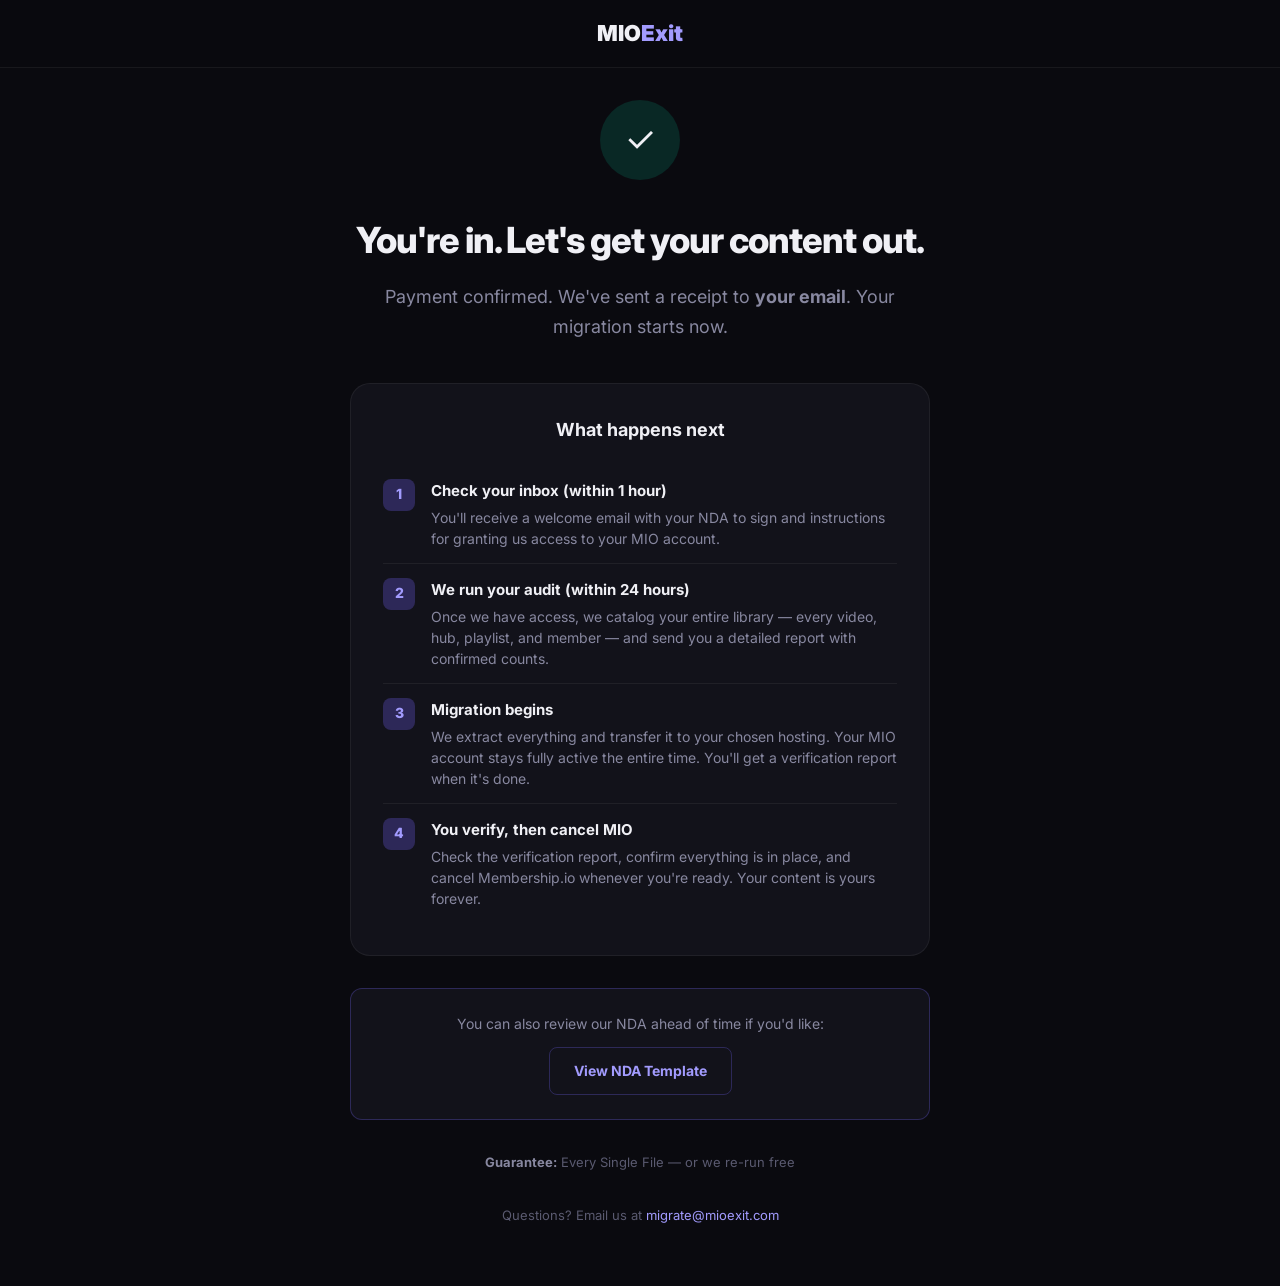
==== checkout-success.html @ 726531f8 "Add Stripe checkout, payment success, and NDA pages - Embedded Stripe Elements checkout with tier se" ====
<!DOCTYPE html>
<html lang="en">
<head>
  <meta charset="UTF-8">
  <meta name="viewport" content="width=device-width, initial-scale=1.0">
  <title>Payment Confirmed — MIOExit</title>
  <meta name="robots" content="noindex, nofollow">
  <link rel="preconnect" href="https://fonts.googleapis.com">
  <link rel="preconnect" href="https://fonts.gstatic.com" crossorigin>
  <link href="https://fonts.googleapis.com/css2?family=Inter:wght@400;500;600;700;800;900&display=swap" rel="stylesheet">
  <style>
    :root {
      --bg-dark: #0a0a0f;
      --bg-card: #12121a;
      --text-primary: #f0f0f5;
      --text-secondary: #8888a0;
      --text-muted: #5a5a70;
      --accent: #6c5ce7;
      --accent-bright: #a29bfe;
      --accent-glow: rgba(108, 92, 231, 0.3);
      --green: #00d2a0;
      --green-dim: rgba(0, 210, 160, 0.15);
      --border: rgba(255, 255, 255, 0.06);
      --border-accent: rgba(108, 92, 231, 0.3);
      --radius: 12px;
      --radius-lg: 20px;
      --font: 'Inter', -apple-system, BlinkMacSystemFont, sans-serif;
    }

    *, *::before, *::after { box-sizing: border-box; margin: 0; padding: 0; }
    html { -webkit-font-smoothing: antialiased; }

    body {
      font-family: var(--font);
      background: var(--bg-dark);
      color: var(--text-primary);
      line-height: 1.6;
      font-size: 16px;
      min-height: 100vh;
      display: flex;
      flex-direction: column;
    }

    .nav {
      position: fixed; top: 0; left: 0; right: 0; z-index: 100;
      background: rgba(10, 10, 15, 0.85);
      backdrop-filter: blur(20px);
      border-bottom: 1px solid var(--border);
    }

    .nav-inner {
      max-width: 1140px; margin: 0 auto; padding: 16px 24px;
      display: flex; justify-content: center; align-items: center;
    }

    .nav-logo { font-size: 22px; font-weight: 900; color: var(--text-primary); text-decoration: none; }
    .nav-logo span { color: var(--accent-bright); }

    .success-container {
      flex: 1;
      display: flex;
      align-items: center;
      justify-content: center;
      padding: 100px 24px 60px;
    }

    .success-card {
      max-width: 580px;
      width: 100%;
      text-align: center;
    }

    .success-icon {
      width: 80px; height: 80px;
      margin: 0 auto 32px;
      background: var(--green-dim);
      border-radius: 50%;
      display: flex; align-items: center; justify-content: center;
      font-size: 36px;
      animation: scaleIn 0.4s ease-out;
    }

    @keyframes scaleIn {
      from { transform: scale(0.5); opacity: 0; }
      to { transform: scale(1); opacity: 1; }
    }

    .success-card h1 {
      font-size: 36px; font-weight: 800; letter-spacing: -1px;
      margin-bottom: 12px;
    }

    .success-card .lead {
      font-size: 18px; color: var(--text-secondary); line-height: 1.7;
      margin-bottom: 40px;
    }

    .next-steps {
      background: var(--bg-card);
      border: 1px solid var(--border);
      border-radius: var(--radius-lg);
      padding: 32px;
      text-align: left;
      margin-bottom: 32px;
    }

    .next-steps h2 {
      font-size: 18px; font-weight: 700; margin-bottom: 20px;
      text-align: center;
    }

    .step {
      display: flex; gap: 16px; padding: 14px 0;
      border-bottom: 1px solid var(--border);
    }

    .step:last-child { border-bottom: none; }

    .step-num {
      width: 32px; height: 32px; flex-shrink: 0;
      background: var(--accent-glow);
      color: var(--accent-bright);
      font-size: 14px; font-weight: 800;
      border-radius: 8px;
      display: flex; align-items: center; justify-content: center;
    }

    .step-content h3 {
      font-size: 15px; font-weight: 700; margin-bottom: 4px;
    }

    .step-content p {
      font-size: 14px; color: var(--text-secondary); line-height: 1.5;
    }

    .nda-callout {
      background: var(--bg-card);
      border: 1px solid var(--border-accent);
      border-radius: var(--radius);
      padding: 24px;
      margin-bottom: 32px;
    }

    .nda-callout p {
      font-size: 14px; color: var(--text-secondary); margin-bottom: 12px;
    }

    .btn {
      display: inline-flex; align-items: center; justify-content: center;
      font-family: var(--font); font-size: 14px; font-weight: 700;
      text-decoration: none; border: none; cursor: pointer;
      border-radius: 8px; padding: 12px 24px; transition: all 0.2s;
    }

    .btn-ghost {
      background: transparent;
      color: var(--accent-bright);
      border: 1px solid var(--border-accent);
    }

    .btn-ghost:hover {
      background: var(--accent);
      color: #fff;
      border-color: var(--accent);
    }

    .confirmation-details {
      font-size: 13px; color: var(--text-muted); line-height: 1.6;
    }

    .confirmation-details strong {
      color: var(--text-secondary);
    }

    .footer-note {
      margin-top: 32px;
      font-size: 13px;
      color: var(--text-muted);
    }

    .footer-note a {
      color: var(--accent-bright);
      text-decoration: none;
    }
  </style>
</head>
<body>

  <nav class="nav">
    <div class="nav-inner">
      <a href="/" class="nav-logo">MIO<span>Exit</span></a>
    </div>
  </nav>

  <div class="success-container">
    <div class="success-card">

      <div class="success-icon">&#x2713;</div>

      <h1>You're in. Let's get your content out.</h1>
      <p class="lead">Payment confirmed. We've sent a receipt to <strong id="customerEmail">your email</strong>. Your migration starts now.</p>

      <div class="next-steps">
        <h2>What happens next</h2>

        <div class="step">
          <div class="step-num">1</div>
          <div class="step-content">
            <h3>Check your inbox (within 1 hour)</h3>
            <p>You'll receive a welcome email with your NDA to sign and instructions for granting us access to your MIO account.</p>
          </div>
        </div>

        <div class="step">
          <div class="step-num">2</div>
          <div class="step-content">
            <h3>We run your audit (within 24 hours)</h3>
            <p>Once we have access, we catalog your entire library — every video, hub, playlist, and member — and send you a detailed report with confirmed counts.</p>
          </div>
        </div>

        <div class="step">
          <div class="step-num">3</div>
          <div class="step-content">
            <h3>Migration begins</h3>
            <p>We extract everything and transfer it to your chosen hosting. Your MIO account stays fully active the entire time. You'll get a verification report when it's done.</p>
          </div>
        </div>

        <div class="step">
          <div class="step-num">4</div>
          <div class="step-content">
            <h3>You verify, then cancel MIO</h3>
            <p>Check the verification report, confirm everything is in place, and cancel Membership.io whenever you're ready. Your content is yours forever.</p>
          </div>
        </div>
      </div>

      <div class="nda-callout">
        <p>You can also review our NDA ahead of time if you'd like:</p>
        <a href="/nda.html" class="btn btn-ghost" target="_blank">View NDA Template</a>
      </div>

      <div class="confirmation-details" id="confirmationDetails">
        <!-- Populated by JS -->
      </div>

      <p class="footer-note">
        Questions? Email us at <a href="mailto:migrate@mioexit.com">migrate@mioexit.com</a>
      </p>

    </div>
  </div>

  <script>
    const TIER_NAMES = {
      starter: 'Starter ($497)',
      professional: 'Professional ($997)',
      enterprise: 'Enterprise ($1,997)',
    };

    const params = new URLSearchParams(window.location.search);
    const email = params.get('email');
    const name = params.get('name');
    const tier = params.get('tier');

    if (email) {
      document.getElementById('customerEmail').textContent = email;
    }

    const details = [];
    if (name) details.push(`<strong>Name:</strong> ${name}`);
    if (tier && TIER_NAMES[tier]) details.push(`<strong>Tier:</strong> ${TIER_NAMES[tier]}`);
    details.push(`<strong>Guarantee:</strong> Every Single File — or we re-run free`);

    if (details.length > 0) {
      document.getElementById('confirmationDetails').innerHTML = details.join(' &nbsp;&bull;&nbsp; ');
    }
  </script>

</body>
</html>
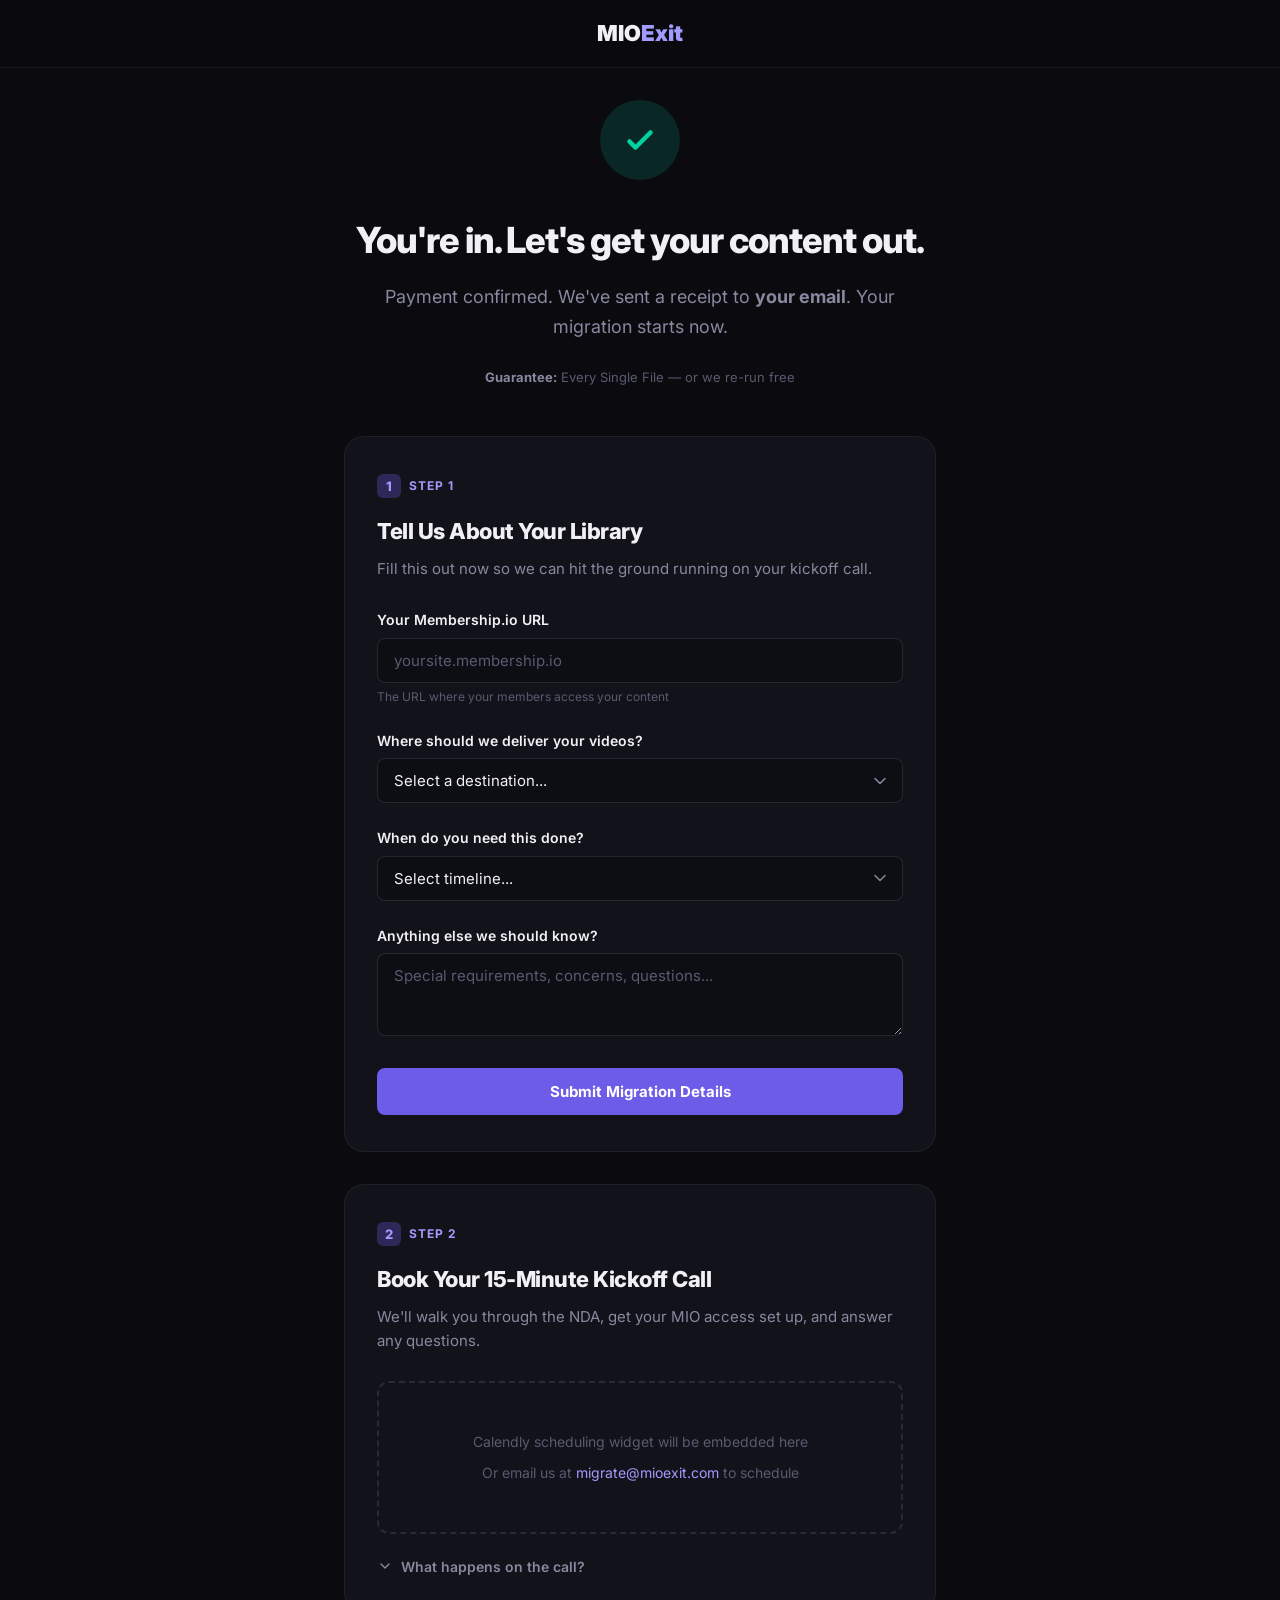
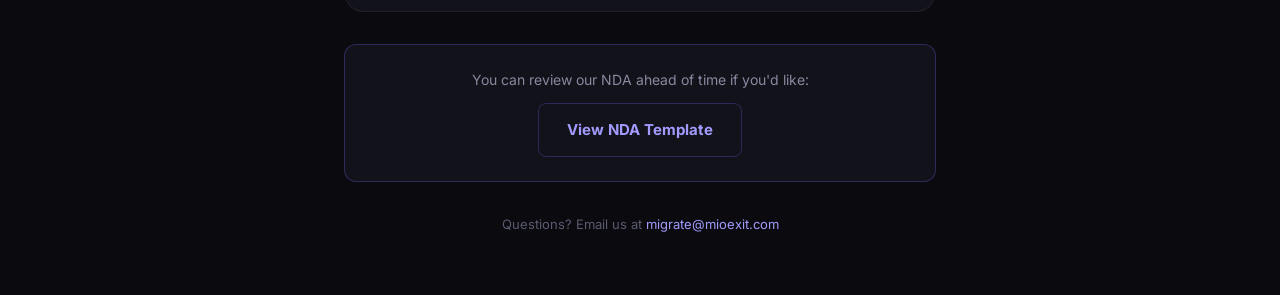
==== commit 1a4b6007: "Add post-purchase onboarding form + TOS checkbox on checkout - Redesigned success page with "Start M" ====
--- a/checkout-success.html
+++ b/checkout-success.html
@@ -12,6 +12,7 @@
     :root {
       --bg-dark: #0a0a0f;
       --bg-card: #12121a;
+      --bg-input: #0d0d14;
       --text-primary: #f0f0f5;
       --text-secondary: #8888a0;
       --text-muted: #5a5a70;
@@ -20,8 +21,11 @@
       --accent-glow: rgba(108, 92, 231, 0.3);
       --green: #00d2a0;
       --green-dim: rgba(0, 210, 160, 0.15);
+      --red: #ff4757;
+      --red-dim: rgba(255, 71, 87, 0.15);
       --border: rgba(255, 255, 255, 0.06);
       --border-accent: rgba(108, 92, 231, 0.3);
+      --border-input: rgba(255, 255, 255, 0.1);
       --radius: 12px;
       --radius-lg: 20px;
       --font: 'Inter', -apple-system, BlinkMacSystemFont, sans-serif;
@@ -37,8 +41,6 @@
       line-height: 1.6;
       font-size: 16px;
       min-height: 100vh;
-      display: flex;
-      flex-direction: column;
     }
 
     .nav {
@@ -56,18 +58,17 @@
     .nav-logo { font-size: 22px; font-weight: 900; color: var(--text-primary); text-decoration: none; }
     .nav-logo span { color: var(--accent-bright); }
 
-    .success-container {
-      flex: 1;
-      display: flex;
-      align-items: center;
-      justify-content: center;
+    /* ---- Layout ---- */
+    .page-content {
+      max-width: 640px;
+      margin: 0 auto;
       padding: 100px 24px 60px;
     }
 
-    .success-card {
-      max-width: 580px;
-      width: 100%;
+    /* ---- Section 1: Confirmation ---- */
+    .confirmation-header {
       text-align: center;
+      margin-bottom: 48px;
     }
 
     .success-icon {
@@ -76,8 +77,22 @@
       background: var(--green-dim);
       border-radius: 50%;
       display: flex; align-items: center; justify-content: center;
-      font-size: 36px;
       animation: scaleIn 0.4s ease-out;
+    }
+
+    .success-icon svg {
+      width: 36px; height: 36px;
+      stroke: var(--green);
+      stroke-width: 3;
+      fill: none;
+      stroke-linecap: round;
+      stroke-linejoin: round;
+    }
+
+    .success-icon svg .checkmark-path {
+      stroke-dasharray: 30;
+      stroke-dashoffset: 30;
+      animation: drawCheck 0.4s 0.3s ease-out forwards;
     }
 
     @keyframes scaleIn {
@@ -85,95 +100,315 @@
       to { transform: scale(1); opacity: 1; }
     }
 
-    .success-card h1 {
+    @keyframes drawCheck {
+      to { stroke-dashoffset: 0; }
+    }
+
+    .confirmation-header h1 {
       font-size: 36px; font-weight: 800; letter-spacing: -1px;
       margin-bottom: 12px;
     }
 
-    .success-card .lead {
+    .confirmation-header .lead {
       font-size: 18px; color: var(--text-secondary); line-height: 1.7;
-      margin-bottom: 40px;
-    }
-
-    .next-steps {
+      margin-bottom: 24px;
+    }
+
+    .confirmation-bar {
+      display: flex;
+      flex-wrap: wrap;
+      justify-content: center;
+      gap: 8px 24px;
+      font-size: 13px;
+      color: var(--text-muted);
+      line-height: 1.6;
+    }
+
+    .confirmation-bar strong {
+      color: var(--text-secondary);
+    }
+
+    /* ---- Shared Section Styles ---- */
+    .section-card {
       background: var(--bg-card);
       border: 1px solid var(--border);
       border-radius: var(--radius-lg);
-      padding: 32px;
-      text-align: left;
+      padding: 36px 32px;
       margin-bottom: 32px;
     }
 
-    .next-steps h2 {
-      font-size: 18px; font-weight: 700; margin-bottom: 20px;
+    .step-badge {
+      display: inline-flex;
+      align-items: center;
+      gap: 8px;
+      font-size: 12px;
+      font-weight: 700;
+      text-transform: uppercase;
+      letter-spacing: 1px;
+      color: var(--accent-bright);
+      margin-bottom: 16px;
+    }
+
+    .step-badge .badge-num {
+      width: 24px; height: 24px;
+      background: var(--accent-glow);
+      border-radius: 6px;
+      display: flex; align-items: center; justify-content: center;
+      font-size: 13px; font-weight: 800;
+    }
+
+    .section-card h2 {
+      font-size: 22px; font-weight: 800; letter-spacing: -0.5px;
+      margin-bottom: 8px;
+    }
+
+    .section-card .section-sub {
+      font-size: 15px; color: var(--text-secondary); line-height: 1.6;
+      margin-bottom: 28px;
+    }
+
+    /* ---- Form Styles ---- */
+    .form-group {
+      margin-bottom: 24px;
+    }
+
+    .form-group label {
+      display: block;
+      font-size: 14px;
+      font-weight: 600;
+      margin-bottom: 6px;
+      color: var(--text-primary);
+    }
+
+    .form-group .helper-text {
+      font-size: 12px;
+      color: var(--text-muted);
+      margin-top: 4px;
+    }
+
+    .form-input,
+    .form-select,
+    .form-textarea {
+      width: 100%;
+      font-family: var(--font);
+      font-size: 15px;
+      color: var(--text-primary);
+      background: var(--bg-input);
+      border: 1px solid var(--border-input);
+      border-radius: 8px;
+      padding: 12px 16px;
+      transition: border-color 0.2s, box-shadow 0.2s;
+      outline: none;
+      -webkit-appearance: none;
+      appearance: none;
+    }
+
+    .form-input::placeholder,
+    .form-textarea::placeholder {
+      color: var(--text-muted);
+    }
+
+    .form-input:focus,
+    .form-select:focus,
+    .form-textarea:focus {
+      border-color: var(--accent);
+      box-shadow: 0 0 0 3px var(--accent-glow);
+    }
+
+    .form-select {
+      background-image: url("data:image/svg+xml,%3Csvg xmlns='http://www.w3.org/2000/svg' width='12' height='8' fill='none'%3E%3Cpath d='M1 1.5l5 5 5-5' stroke='%238888a0' stroke-width='1.5' stroke-linecap='round' stroke-linejoin='round'/%3E%3C/svg%3E");
+      background-repeat: no-repeat;
+      background-position: right 16px center;
+      padding-right: 40px;
+      cursor: pointer;
+    }
+
+    .form-select option {
+      background: var(--bg-card);
+      color: var(--text-primary);
+    }
+
+    .form-textarea {
+      resize: vertical;
+      min-height: 80px;
+    }
+
+    .btn {
+      display: inline-flex; align-items: center; justify-content: center;
+      font-family: var(--font); font-size: 15px; font-weight: 700;
+      text-decoration: none; border: none; cursor: pointer;
+      border-radius: 8px; padding: 14px 28px; transition: all 0.2s;
+      gap: 8px;
+    }
+
+    .btn-primary {
+      width: 100%;
+      background: var(--accent);
+      color: #fff;
+    }
+
+    .btn-primary:hover:not(:disabled) {
+      background: #5a4bd4;
+      transform: translateY(-1px);
+      box-shadow: 0 4px 20px var(--accent-glow);
+    }
+
+    .btn-primary:disabled {
+      opacity: 0.6;
+      cursor: not-allowed;
+    }
+
+    .btn-ghost {
+      background: transparent;
+      color: var(--accent-bright);
+      border: 1px solid var(--border-accent);
+    }
+
+    .btn-ghost:hover {
+      background: var(--accent);
+      color: #fff;
+      border-color: var(--accent);
+    }
+
+    .form-success {
+      display: none;
+      align-items: center;
+      justify-content: center;
+      gap: 8px;
+      padding: 14px 28px;
+      background: var(--green-dim);
+      border: 1px solid rgba(0, 210, 160, 0.3);
+      border-radius: 8px;
+      color: var(--green);
+      font-size: 15px;
+      font-weight: 700;
+      width: 100%;
+    }
+
+    .form-error {
+      display: none;
+      margin-top: 12px;
+      padding: 12px 16px;
+      background: var(--red-dim);
+      border: 1px solid rgba(255, 71, 87, 0.3);
+      border-radius: 8px;
+      color: var(--red);
+      font-size: 14px;
+    }
+
+    .btn-spinner {
+      width: 18px; height: 18px;
+      border: 2px solid rgba(255,255,255,0.3);
+      border-top-color: #fff;
+      border-radius: 50%;
+      animation: spin 0.6s linear infinite;
+      display: none;
+    }
+
+    @keyframes spin {
+      to { transform: rotate(360deg); }
+    }
+
+    /* ---- Calendly Section ---- */
+    .calendly-placeholder {
+      border: 2px dashed var(--border-input);
+      border-radius: var(--radius);
+      padding: 48px 24px;
       text-align: center;
-    }
-
-    .step {
-      display: flex; gap: 16px; padding: 14px 0;
-      border-bottom: 1px solid var(--border);
-    }
-
-    .step:last-child { border-bottom: none; }
-
-    .step-num {
-      width: 32px; height: 32px; flex-shrink: 0;
-      background: var(--accent-glow);
+      color: var(--text-muted);
+      font-size: 14px;
+      line-height: 1.6;
+    }
+
+    .calendly-placeholder p { margin-bottom: 8px; }
+    .calendly-placeholder p:last-child { margin-bottom: 0; }
+
+    .calendly-fallback a {
       color: var(--accent-bright);
-      font-size: 14px; font-weight: 800;
-      border-radius: 8px;
-      display: flex; align-items: center; justify-content: center;
-    }
-
-    .step-content h3 {
-      font-size: 15px; font-weight: 700; margin-bottom: 4px;
-    }
-
-    .step-content p {
-      font-size: 14px; color: var(--text-secondary); line-height: 1.5;
-    }
-
+      text-decoration: none;
+    }
+
+    .calendly-fallback a:hover { text-decoration: underline; }
+
+    /* ---- Expandable ---- */
+    .expandable {
+      margin-top: 24px;
+    }
+
+    .expandable-trigger {
+      display: flex;
+      align-items: center;
+      gap: 8px;
+      background: none;
+      border: none;
+      font-family: var(--font);
+      font-size: 14px;
+      font-weight: 600;
+      color: var(--text-secondary);
+      cursor: pointer;
+      padding: 0;
+      transition: color 0.2s;
+    }
+
+    .expandable-trigger:hover { color: var(--text-primary); }
+
+    .expandable-trigger .chevron {
+      width: 16px; height: 16px;
+      transition: transform 0.2s;
+    }
+
+    .expandable-trigger.open .chevron {
+      transform: rotate(180deg);
+    }
+
+    .expandable-body {
+      display: none;
+      padding: 16px 0 0 4px;
+    }
+
+    .expandable-body.show {
+      display: block;
+    }
+
+    .expandable-body ul {
+      list-style: none;
+      padding: 0;
+    }
+
+    .expandable-body li {
+      font-size: 14px;
+      color: var(--text-secondary);
+      line-height: 1.7;
+      padding: 4px 0 4px 20px;
+      position: relative;
+    }
+
+    .expandable-body li::before {
+      content: '';
+      position: absolute;
+      left: 0; top: 12px;
+      width: 6px; height: 6px;
+      background: var(--accent-bright);
+      border-radius: 50%;
+    }
+
+    /* ---- NDA + Footer ---- */
     .nda-callout {
       background: var(--bg-card);
       border: 1px solid var(--border-accent);
       border-radius: var(--radius);
       padding: 24px;
       margin-bottom: 32px;
+      text-align: center;
     }
 
     .nda-callout p {
       font-size: 14px; color: var(--text-secondary); margin-bottom: 12px;
     }
 
-    .btn {
-      display: inline-flex; align-items: center; justify-content: center;
-      font-family: var(--font); font-size: 14px; font-weight: 700;
-      text-decoration: none; border: none; cursor: pointer;
-      border-radius: 8px; padding: 12px 24px; transition: all 0.2s;
-    }
-
-    .btn-ghost {
-      background: transparent;
-      color: var(--accent-bright);
-      border: 1px solid var(--border-accent);
-    }
-
-    .btn-ghost:hover {
-      background: var(--accent);
-      color: #fff;
-      border-color: var(--accent);
-    }
-
-    .confirmation-details {
-      font-size: 13px; color: var(--text-muted); line-height: 1.6;
-    }
-
-    .confirmation-details strong {
-      color: var(--text-secondary);
-    }
-
     .footer-note {
-      margin-top: 32px;
+      text-align: center;
+      margin-top: 8px;
       font-size: 13px;
       color: var(--text-muted);
     }
@@ -181,6 +416,16 @@
     .footer-note a {
       color: var(--accent-bright);
       text-decoration: none;
+    }
+
+    /* ---- Responsive ---- */
+    @media (max-width: 600px) {
+      .page-content { padding: 88px 16px 40px; }
+      .confirmation-header h1 { font-size: 28px; }
+      .confirmation-header .lead { font-size: 16px; }
+      .section-card { padding: 28px 20px; }
+      .section-card h2 { font-size: 20px; }
+      .confirmation-bar { flex-direction: column; gap: 4px; }
     }
   </style>
 </head>
@@ -192,90 +437,234 @@
     </div>
   </nav>
 
-  <div class="success-container">
-    <div class="success-card">
-
-      <div class="success-icon">&#x2713;</div>
-
+  <div class="page-content">
+
+    <!-- Section 1: Confirmation -->
+    <div class="confirmation-header">
+      <div class="success-icon">
+        <svg viewBox="0 0 24 24">
+          <path class="checkmark-path" d="M5 13l4 4L19 7" />
+        </svg>
+      </div>
       <h1>You're in. Let's get your content out.</h1>
       <p class="lead">Payment confirmed. We've sent a receipt to <strong id="customerEmail">your email</strong>. Your migration starts now.</p>
-
-      <div class="next-steps">
-        <h2>What happens next</h2>
-
-        <div class="step">
-          <div class="step-num">1</div>
-          <div class="step-content">
-            <h3>Check your inbox (within 1 hour)</h3>
-            <p>You'll receive a welcome email with your NDA to sign and instructions for granting us access to your MIO account.</p>
-          </div>
+      <div class="confirmation-bar" id="confirmationBar"></div>
+    </div>
+
+    <!-- Section 2: Migration Form -->
+    <div class="section-card">
+      <div class="step-badge">
+        <div class="badge-num">1</div>
+        Step 1
+      </div>
+      <h2>Tell Us About Your Library</h2>
+      <p class="section-sub">Fill this out now so we can hit the ground running on your kickoff call.</p>
+
+      <form id="onboardingForm" novalidate>
+        <input type="hidden" name="email" id="formEmail">
+        <input type="hidden" name="name" id="formName">
+        <input type="hidden" name="tier" id="formTier">
+
+        <div class="form-group">
+          <label for="mioUrl">Your Membership.io URL</label>
+          <input type="text" id="mioUrl" name="mio_url" class="form-input" placeholder="yoursite.membership.io" required>
+          <p class="helper-text">The URL where your members access your content</p>
         </div>
 
-        <div class="step">
-          <div class="step-num">2</div>
-          <div class="step-content">
-            <h3>We run your audit (within 24 hours)</h3>
-            <p>Once we have access, we catalog your entire library — every video, hub, playlist, and member — and send you a detailed report with confirmed counts.</p>
-          </div>
+        <div class="form-group">
+          <label for="destination">Where should we deliver your videos?</label>
+          <select id="destination" name="destination" class="form-select" required>
+            <option value="" disabled selected>Select a destination...</option>
+            <option value="bunnycdn">BunnyCDN (Recommended — we set it up for you)</option>
+            <option value="amazon-s3">Amazon S3 (you provide bucket details)</option>
+            <option value="google-drive">Google Drive (we share a folder)</option>
+            <option value="hard-drive">Ship files on a hard drive</option>
+            <option value="not-sure">Not sure — help me decide on our call</option>
+          </select>
         </div>
 
-        <div class="step">
-          <div class="step-num">3</div>
-          <div class="step-content">
-            <h3>Migration begins</h3>
-            <p>We extract everything and transfer it to your chosen hosting. Your MIO account stays fully active the entire time. You'll get a verification report when it's done.</p>
-          </div>
+        <div class="form-group">
+          <label for="timeline">When do you need this done?</label>
+          <select id="timeline" name="timeline" class="form-select" required>
+            <option value="" disabled selected>Select timeline...</option>
+            <option value="asap">ASAP — as fast as possible</option>
+            <option value="2-weeks">Within 2 weeks</option>
+            <option value="30-days">Within 30 days</option>
+            <option value="no-rush">No rush — whenever you get to it</option>
+          </select>
         </div>
 
-        <div class="step">
-          <div class="step-num">4</div>
-          <div class="step-content">
-            <h3>You verify, then cancel MIO</h3>
-            <p>Check the verification report, confirm everything is in place, and cancel Membership.io whenever you're ready. Your content is yours forever.</p>
-          </div>
+        <div class="form-group">
+          <label for="notes">Anything else we should know?</label>
+          <textarea id="notes" name="notes" class="form-textarea" rows="3" placeholder="Special requirements, concerns, questions..."></textarea>
+        </div>
+
+        <button type="submit" class="btn btn-primary" id="submitBtn">
+          <span class="btn-spinner" id="submitSpinner"></span>
+          <span id="submitText">Submit Migration Details</span>
+        </button>
+        <div class="form-success" id="formSuccess">
+          <svg width="18" height="18" viewBox="0 0 24 24" fill="none" stroke="currentColor" stroke-width="3" stroke-linecap="round" stroke-linejoin="round"><path d="M5 13l4 4L19 7"/></svg>
+          Submitted!
+        </div>
+        <div class="form-error" id="formError"></div>
+      </form>
+    </div>
+
+    <!-- Section 3: Book Kickoff Call -->
+    <div class="section-card">
+      <div class="step-badge">
+        <div class="badge-num">2</div>
+        Step 2
+      </div>
+      <h2>Book Your 15-Minute Kickoff Call</h2>
+      <p class="section-sub">We'll walk you through the NDA, get your MIO access set up, and answer any questions.</p>
+
+      <!-- Uncomment when Calendly URL is ready:
+      <div class="calendly-inline-widget" data-url="https://calendly.com/REPLACE_WITH_URL" style="min-width:320px;height:630px;"></div>
+      <script type="text/javascript" src="https://assets.calendly.com/assets/external/widget.js" async></script>
+      -->
+
+      <div class="calendly-placeholder" id="calendlyEmbed">
+        <p>Calendly scheduling widget will be embedded here</p>
+        <p class="calendly-fallback">Or email us at <a href="mailto:migrate@mioexit.com">migrate@mioexit.com</a> to schedule</p>
+      </div>
+
+      <div class="expandable">
+        <button type="button" class="expandable-trigger" id="callInfoToggle">
+          <svg class="chevron" viewBox="0 0 24 24" fill="none" stroke="currentColor" stroke-width="2" stroke-linecap="round" stroke-linejoin="round"><path d="M6 9l6 6 6-6"/></svg>
+          What happens on the call?
+        </button>
+        <div class="expandable-body" id="callInfoBody">
+          <ul>
+            <li>Sign the NDA (takes 2 minutes)</li>
+            <li>Set up your MIO team access (we walk you through it)</li>
+            <li>Confirm your destination and timeline</li>
+            <li>Answer any questions you have</li>
+          </ul>
         </div>
       </div>
-
-      <div class="nda-callout">
-        <p>You can also review our NDA ahead of time if you'd like:</p>
-        <a href="/nda.html" class="btn btn-ghost" target="_blank">View NDA Template</a>
-      </div>
-
-      <div class="confirmation-details" id="confirmationDetails">
-        <!-- Populated by JS -->
-      </div>
-
-      <p class="footer-note">
-        Questions? Email us at <a href="mailto:migrate@mioexit.com">migrate@mioexit.com</a>
-      </p>
-
     </div>
+
+    <!-- NDA Callout -->
+    <div class="nda-callout">
+      <p>You can review our NDA ahead of time if you'd like:</p>
+      <a href="/nda.html" class="btn btn-ghost" target="_blank">View NDA Template</a>
+    </div>
+
+    <!-- Footer -->
+    <p class="footer-note">
+      Questions? Email us at <a href="mailto:migrate@mioexit.com">migrate@mioexit.com</a>
+    </p>
+
   </div>
 
   <script>
+    const API_BASE = 'https://api.mioexit.com';
+
     const TIER_NAMES = {
       starter: 'Starter ($497)',
       professional: 'Professional ($997)',
       enterprise: 'Enterprise ($1,997)',
     };
 
+    // Parse URL params
     const params = new URLSearchParams(window.location.search);
-    const email = params.get('email');
-    const name = params.get('name');
-    const tier = params.get('tier');
-
+    const email = params.get('email') || '';
+    const name = params.get('name') || '';
+    const tier = params.get('tier') || '';
+
+    // Populate confirmation
     if (email) {
       document.getElementById('customerEmail').textContent = email;
     }
 
-    const details = [];
-    if (name) details.push(`<strong>Name:</strong> ${name}`);
-    if (tier && TIER_NAMES[tier]) details.push(`<strong>Tier:</strong> ${TIER_NAMES[tier]}`);
-    details.push(`<strong>Guarantee:</strong> Every Single File — or we re-run free`);
-
-    if (details.length > 0) {
-      document.getElementById('confirmationDetails').innerHTML = details.join(' &nbsp;&bull;&nbsp; ');
-    }
+    const barParts = [];
+    if (name) barParts.push('<strong>Name:</strong> ' + name);
+    if (tier && TIER_NAMES[tier]) barParts.push('<strong>Tier:</strong> ' + TIER_NAMES[tier]);
+    barParts.push('<strong>Guarantee:</strong> Every Single File — or we re-run free');
+    document.getElementById('confirmationBar').innerHTML = barParts.map(function(p) {
+      return '<span>' + p + '</span>';
+    }).join('');
+
+    // Pre-fill hidden fields
+    document.getElementById('formEmail').value = email;
+    document.getElementById('formName').value = name;
+    document.getElementById('formTier').value = tier;
+
+    // Expandable toggle
+    document.getElementById('callInfoToggle').addEventListener('click', function() {
+      this.classList.toggle('open');
+      document.getElementById('callInfoBody').classList.toggle('show');
+    });
+
+    // Form submission
+    var form = document.getElementById('onboardingForm');
+    var submitBtn = document.getElementById('submitBtn');
+    var submitText = document.getElementById('submitText');
+    var submitSpinner = document.getElementById('submitSpinner');
+    var formSuccess = document.getElementById('formSuccess');
+    var formError = document.getElementById('formError');
+
+    form.addEventListener('submit', function(e) {
+      e.preventDefault();
+      formError.style.display = 'none';
+
+      // Validate required fields
+      var mioUrl = document.getElementById('mioUrl').value.trim();
+      var destination = document.getElementById('destination').value;
+      var timeline = document.getElementById('timeline').value;
+
+      if (!mioUrl || !destination || !timeline) {
+        formError.textContent = 'Please fill in all required fields.';
+        formError.style.display = 'block';
+        return;
+      }
+
+      // Disable + show spinner
+      submitBtn.disabled = true;
+      submitSpinner.style.display = 'inline-block';
+      submitText.textContent = 'Submitting...';
+
+      var payload = {
+        email: email,
+        name: name,
+        tier: tier,
+        mio_url: mioUrl,
+        destination: destination,
+        timeline: timeline,
+        notes: document.getElementById('notes').value.trim()
+      };
+
+      fetch(API_BASE + '/api/onboarding', {
+        method: 'POST',
+        headers: { 'Content-Type': 'application/json' },
+        body: JSON.stringify(payload)
+      })
+      .then(function(res) {
+        if (!res.ok) throw new Error('Server returned ' + res.status);
+        return res.json();
+      })
+      .then(function() {
+        // Success — swap button for success message
+        submitBtn.style.display = 'none';
+        formSuccess.style.display = 'flex';
+
+        // Disable all form fields
+        var fields = form.querySelectorAll('input, select, textarea');
+        for (var i = 0; i < fields.length; i++) {
+          fields[i].disabled = true;
+        }
+      })
+      .catch(function(err) {
+        submitBtn.disabled = false;
+        submitSpinner.style.display = 'none';
+        submitText.textContent = 'Submit Migration Details';
+        formError.textContent = 'Something went wrong. Please try again or email migrate@mioexit.com.';
+        formError.style.display = 'block';
+        console.error('Onboarding submit error:', err);
+      });
+    });
   </script>
 
 </body>
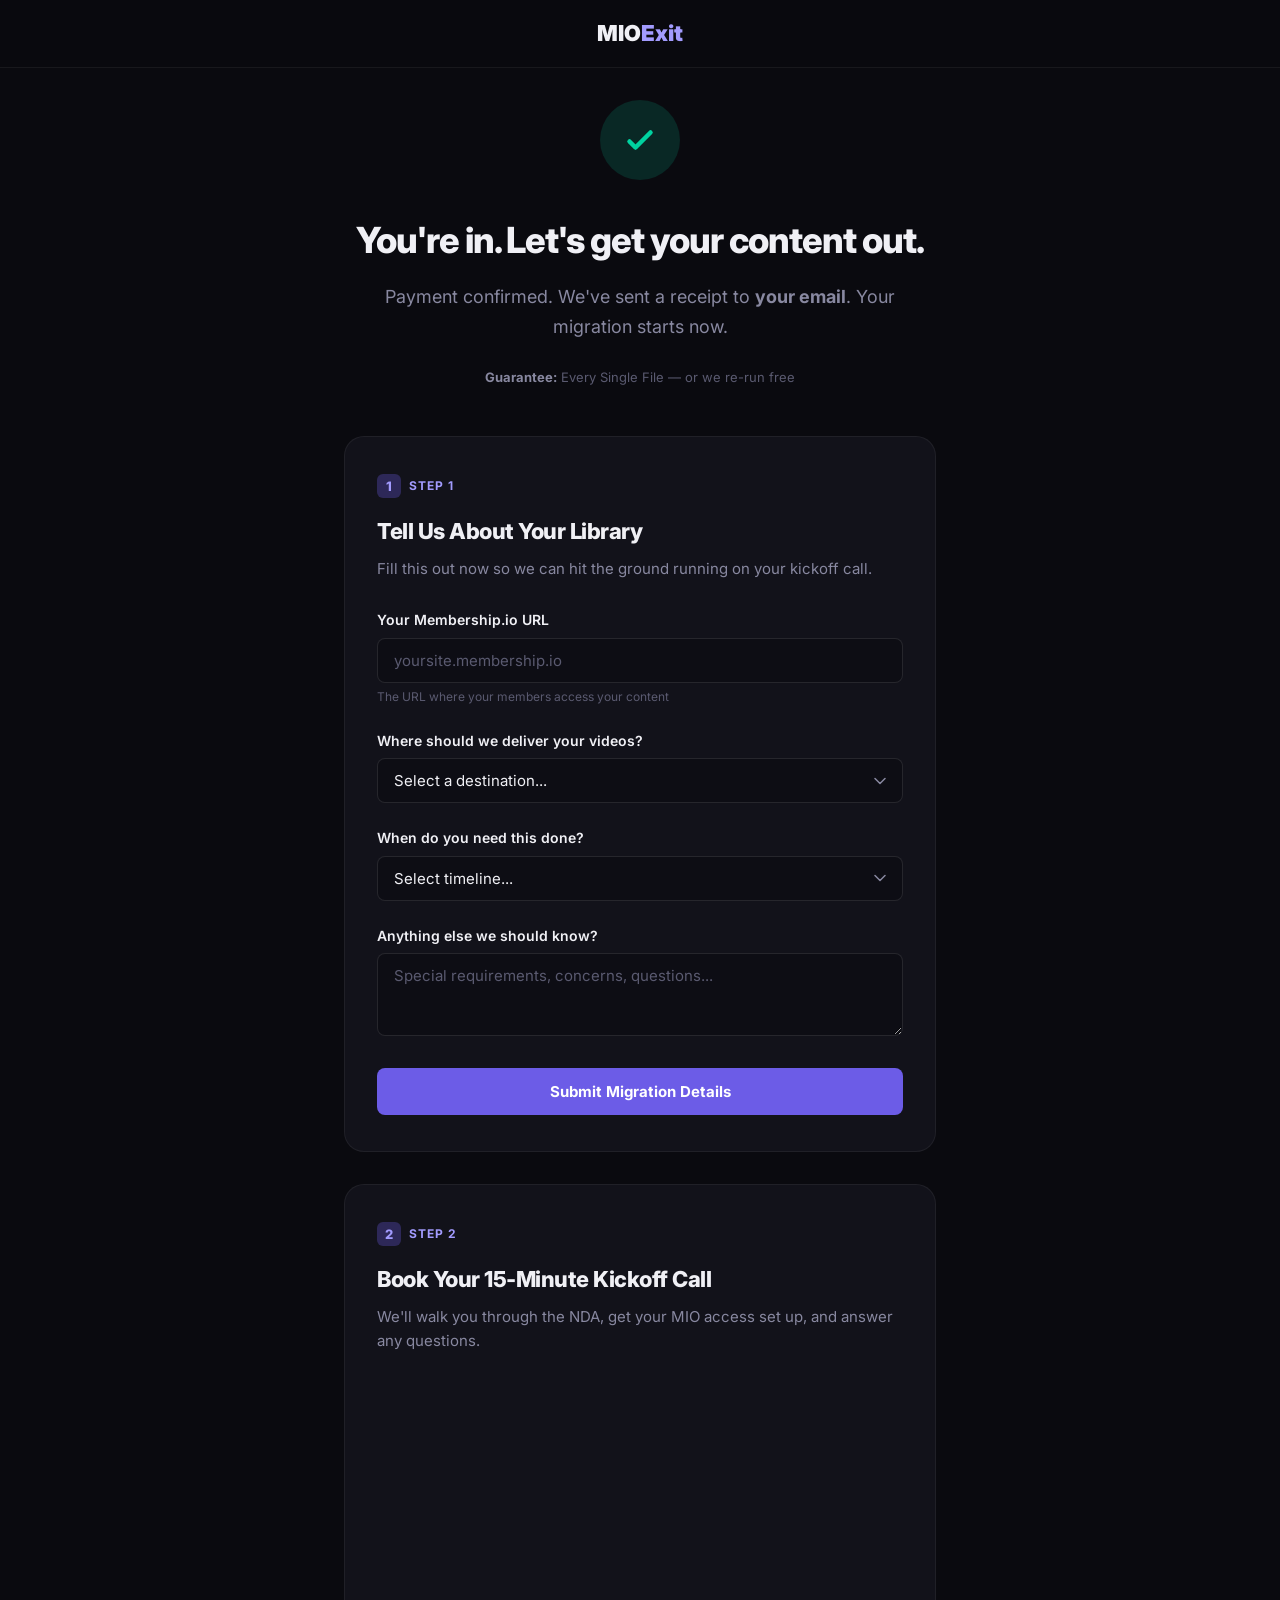
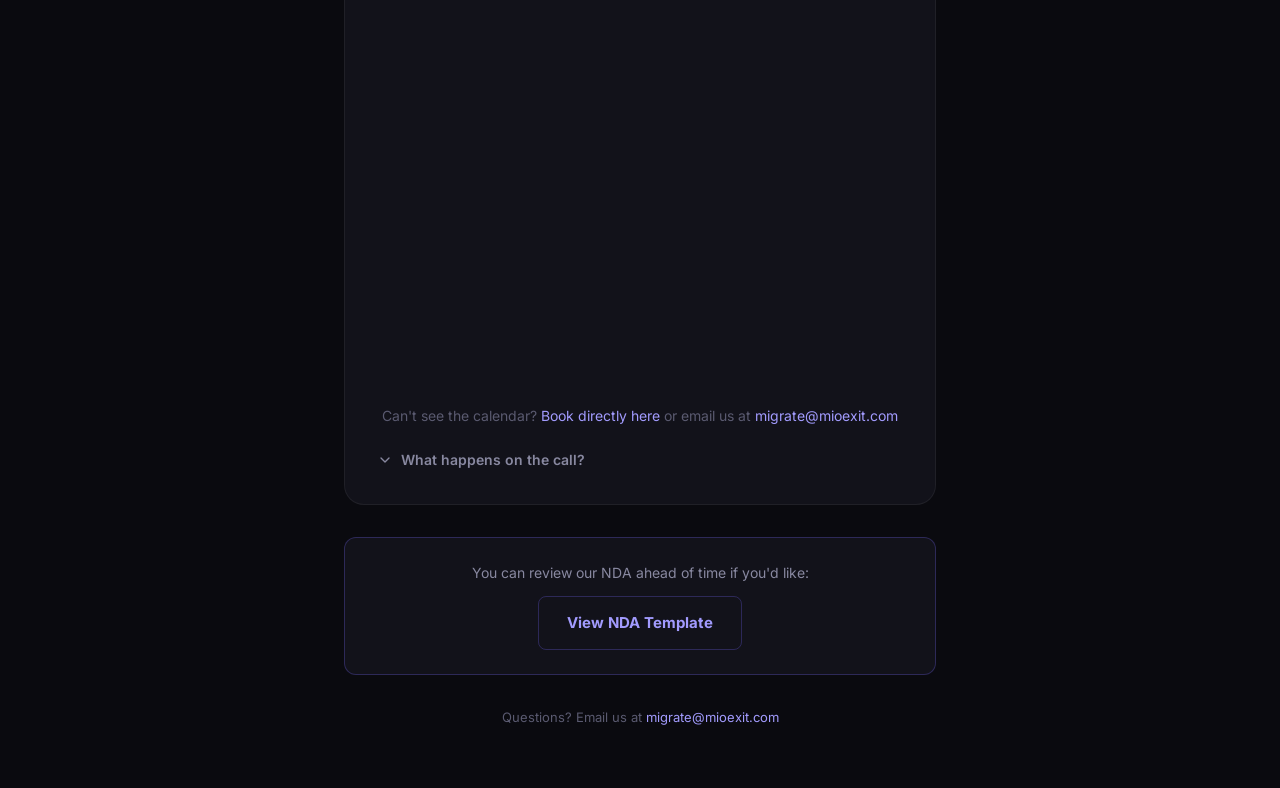
==== commit 6dca4016: "Add blog infrastructure with first 3 SEO-optimized posts Blog listing page, 3 long-form articles (do" ====
--- a/checkout-success.html
+++ b/checkout-success.html
@@ -309,26 +309,33 @@
       to { transform: rotate(360deg); }
     }
 
-    /* ---- Calendly Section ---- */
-    .calendly-placeholder {
-      border: 2px dashed var(--border-input);
+    /* ---- Booking Section ---- */
+    .booking-embed {
       border-radius: var(--radius);
-      padding: 48px 24px;
+      overflow: hidden;
+      margin-bottom: 16px;
+    }
+
+    .booking-embed iframe {
+      width: 100%;
+      height: 600px;
+      border: none;
+      border-radius: var(--radius);
+    }
+
+    .booking-fallback {
       text-align: center;
+      font-size: 14px;
       color: var(--text-muted);
-      font-size: 14px;
       line-height: 1.6;
     }
 
-    .calendly-placeholder p { margin-bottom: 8px; }
-    .calendly-placeholder p:last-child { margin-bottom: 0; }
-
-    .calendly-fallback a {
+    .booking-fallback a {
       color: var(--accent-bright);
       text-decoration: none;
     }
 
-    .calendly-fallback a:hover { text-decoration: underline; }
+    .booking-fallback a:hover { text-decoration: underline; }
 
     /* ---- Expandable ---- */
     .expandable {
@@ -520,15 +527,13 @@
       <h2>Book Your 15-Minute Kickoff Call</h2>
       <p class="section-sub">We'll walk you through the NDA, get your MIO access set up, and answer any questions.</p>
 
-      <!-- Uncomment when Calendly URL is ready:
-      <div class="calendly-inline-widget" data-url="https://calendly.com/REPLACE_WITH_URL" style="min-width:320px;height:630px;"></div>
-      <script type="text/javascript" src="https://assets.calendly.com/assets/external/widget.js" async></script>
-      -->
-
-      <div class="calendly-placeholder" id="calendlyEmbed">
-        <p>Calendly scheduling widget will be embedded here</p>
-        <p class="calendly-fallback">Or email us at <a href="mailto:migrate@mioexit.com">migrate@mioexit.com</a> to schedule</p>
+      <div class="booking-embed">
+        <iframe src="https://api.calmthechaos.co/book/mioexit-kickoff" loading="lazy" title="Book your kickoff call"></iframe>
       </div>
+      <p class="booking-fallback">
+        Can't see the calendar? <a href="https://api.calmthechaos.co/book/mioexit-kickoff" target="_blank">Book directly here</a>
+        or email us at <a href="mailto:migrate@mioexit.com">migrate@mioexit.com</a>
+      </p>
 
       <div class="expandable">
         <button type="button" class="expandable-trigger" id="callInfoToggle">
